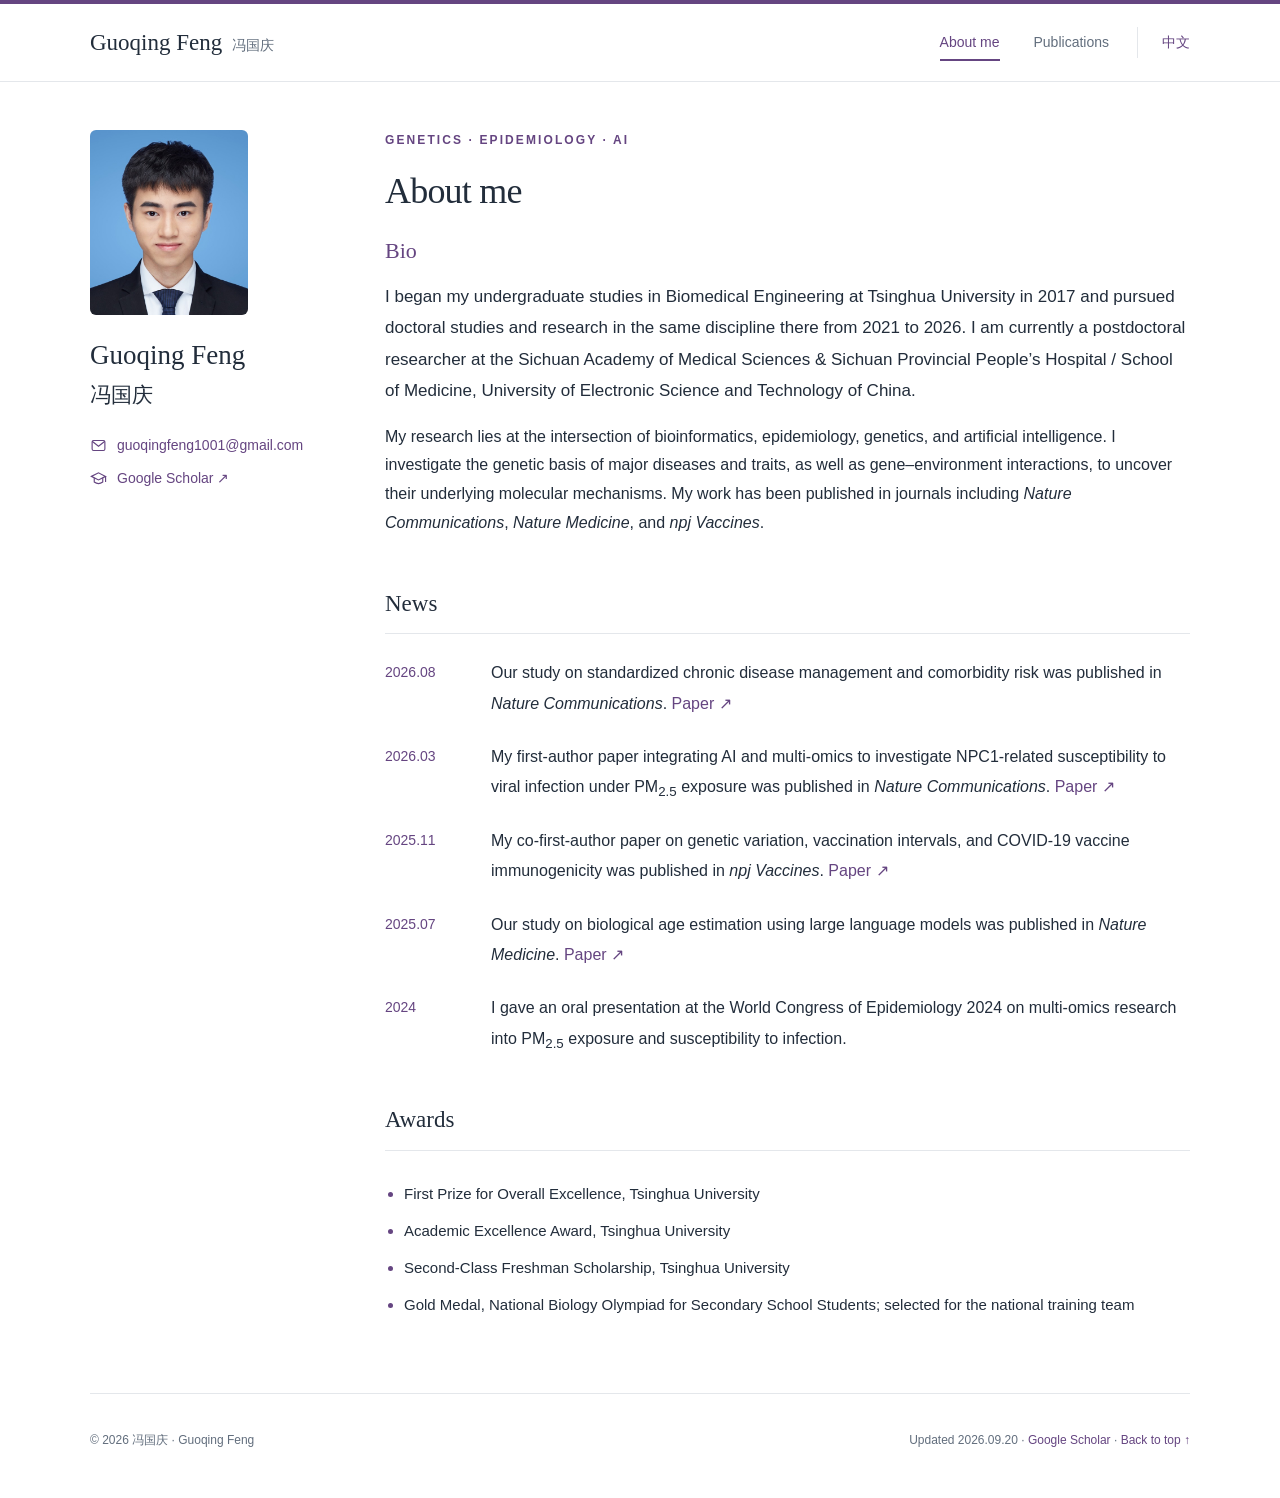
==== en/index.html @ 6015424a "Fix GitHub Pages 404 by serving bilingual website from repository root Move static pages and assets " ====
<!doctype html>
<html lang="en"><head><meta charset="utf-8"><meta name="viewport" content="width=device-width,initial-scale=1"><title>About me | Guoqing Feng</title><meta name="description" content="Guoqing Feng’s academic website. Postdoctoral research at the intersection of bioinformatics, epidemiology, genetics, and artificial intelligence."><meta name="theme-color" content="#654581"><meta property="og:title" content="About me | Guoqing Feng"><meta property="og:description" content="Guoqing Feng’s academic website. Postdoctoral research at the intersection of bioinformatics, epidemiology, genetics, and artificial intelligence."><meta property="og:type" content="website"><link rel="icon" type="image/svg+xml" href="data:image/svg+xml,%3Csvg xmlns='http://www.w3.org/2000/svg' viewBox='0 0 64 64'%3E%3Crect width='64' height='64' rx='12' fill='%23654581'/%3E%3Ctext x='32' y='44' text-anchor='middle' font-family='Georgia' font-size='38' fill='white'%3EF%3C/text%3E%3C/svg%3E"><link rel="stylesheet" href="../style.css"><link rel="alternate" hreflang="zh-CN" href="../index.html"><link rel="alternate" hreflang="en" href="../en/index.html"></head><body id="top"><a class="skip" href="#main-content">Skip to content</a>
<header><div class="topbar"><a class="wordmark" href="../en/index.html">Guoqing Feng<span lang="zh-CN">冯国庆</span></a><div class="header-controls"><nav aria-label="Main navigation"><a href="../en/index.html" class="active" aria-current="page">About me</a><a href="../en/publications/index.html">Publications</a></nav><a class="language-switch" href="../index.html" lang="zh-CN" hreflang="zh-CN" aria-label="切换到中文版">中文</a></div></div></header><div class="layout"><aside aria-label="Profile"><img class="portrait" src="../assets/guoqing-feng.jpg" alt="Portrait of Guoqing Feng" width="158" height="185"><div class="identity"><h1>Guoqing Feng</h1><p class="chinese-name" lang="zh-CN">冯国庆</p></div><div class="contact-links"><a href="mailto:guoqingfeng1001@gmail.com"><svg class="icon" viewBox="0 0 24 24" aria-hidden="true"><rect x="3" y="5" width="18" height="14" rx="2"/><path d="m3 6 9 7 9-7"/></svg><span>guoqingfeng1001@gmail.com</span></a><a href="https://scholar.google.com/citations?user=YSEA5n8AAAAJ&amp;hl=zh-CN" target="_blank" rel="noopener noreferrer"><svg class="icon" viewBox="0 0 24 24" aria-hidden="true"><path d="m2 9 10-5 10 5-10 5-10-5Z"/><path d="M6 11v6c4 3 8 3 12 0v-6M22 9v8"/></svg>Google Scholar ↗</a></div></aside>
<main id="main-content">
<section class="intro" id="about"><p class="eyebrow">GENETICS · EPIDEMIOLOGY · AI</p><h2>About me</h2><h3 class="subsection-title">Bio</h3><p class="lead">I began my undergraduate studies in Biomedical Engineering at Tsinghua University in 2017 and pursued doctoral studies and research in the same discipline there from 2021 to 2026. I am currently a postdoctoral researcher at the Sichuan Academy of Medical Sciences &amp; Sichuan Provincial People’s Hospital / School of Medicine, University of Electronic Science and Technology of China.</p><p>My research lies at the intersection of bioinformatics, epidemiology, genetics, and artificial intelligence. I investigate the genetic basis of major diseases and traits, as well as gene–environment interactions, to uncover their underlying molecular mechanisms. My work has been published in journals including <em>Nature Communications</em>, <em>Nature Medicine</em>, and <em>npj Vaccines</em>.</p></section>
<section id="news"><div class="section-heading"><h2>News</h2></div><ul class="news-list">
<li><time datetime="2026-08">2026.08</time><p>Our study on standardized chronic disease management and comorbidity risk was published in <em>Nature Communications</em>. <a href="https://doi.org/10.1038/s41467-026-76271-3" target="_blank" rel="noopener noreferrer">Paper ↗</a></p></li>
<li><time datetime="2026-03">2026.03</time><p>My first-author paper integrating AI and multi-omics to investigate NPC1-related susceptibility to viral infection under PM<sub>2.5</sub> exposure was published in <em>Nature Communications</em>. <a href="https://doi.org/10.1038/s41467-026-71196-3" target="_blank" rel="noopener noreferrer">Paper ↗</a></p></li>
<li><time datetime="2025-11">2025.11</time><p>My co-first-author paper on genetic variation, vaccination intervals, and COVID-19 vaccine immunogenicity was published in <em>npj Vaccines</em>. <a href="https://doi.org/10.1038/s41541-025-01284-w" target="_blank" rel="noopener noreferrer">Paper ↗</a></p></li>
<li><time datetime="2025-07">2025.07</time><p>Our study on biological age estimation using large language models was published in <em>Nature Medicine</em>. <a href="https://doi.org/10.1038/s41591-025-03856-8" target="_blank" rel="noopener noreferrer">Paper ↗</a></p></li>
<li><time datetime="2024">2024</time><p>I gave an oral presentation at the World Congress of Epidemiology 2024 on multi-omics research into PM<sub>2.5</sub> exposure and susceptibility to infection.</p></li>
</ul></section>
<section id="awards"><div class="section-heading"><h2>Awards</h2></div><ul class="award-list"><li>First Prize for Overall Excellence, Tsinghua University</li><li>Academic Excellence Award, Tsinghua University</li><li>Second-Class Freshman Scholarship, Tsinghua University</li><li>Gold Medal, National Biology Olympiad for Secondary School Students; selected for the national training team</li></ul></section></main></div>
<footer><p>© 2026 冯国庆 · Guoqing Feng</p><p>Updated 2026.09.20 · <a href="https://scholar.google.com/citations?user=YSEA5n8AAAAJ&amp;hl=zh-CN" target="_blank" rel="noopener noreferrer">Google Scholar</a> · <a href="#top">Back to top ↑</a></p></footer></body></html>
---- style.css ----
:root{--ink:#222d3b;--muted:#626e7d;--accent:#654581;--line:#e4e7eb;--paper:#fff;--soft:#f6f4f8}*{box-sizing:border-box}html{scroll-behavior:smooth;scroll-padding-top:100px}body{margin:0;background:var(--paper);color:var(--ink);font:16px/1.8 -apple-system,BlinkMacSystemFont,"Segoe UI","PingFang SC","Microsoft YaHei",sans-serif}a{color:var(--accent);text-decoration:none}a:hover{text-decoration:underline;text-underline-offset:4px}a:focus-visible,summary:focus-visible{outline:3px solid var(--accent);outline-offset:5px}header{border-top:4px solid var(--accent);border-bottom:1px solid var(--line);background:rgba(255,255,255,.97);position:sticky;top:0;z-index:10}.topbar{max-width:1160px;margin:auto;padding:18px 30px;display:flex;align-items:center;justify-content:space-between;gap:24px}.wordmark{font-family:Georgia,serif;color:var(--ink);font-size:23px;white-space:nowrap}.wordmark span{font:14px -apple-system,sans-serif;color:var(--muted);margin-left:10px}nav{display:flex;gap:27px}nav a{color:var(--muted);font-size:14px;padding:4px 0}nav a.active{color:var(--accent);box-shadow:0 2px var(--accent)}.layout{max-width:1160px;margin:0 auto;display:grid;grid-template-columns:230px minmax(0,1fr);gap:65px;padding:48px 30px 70px}aside{align-self:start;position:sticky;top:120px}.portrait{width:158px;height:185px;object-fit:cover;object-position:center 24%;border-radius:6px;display:block;margin-bottom:22px}h1{font-size:28px;line-height:1.4;letter-spacing:2px;margin:0}.english-name{font:21px/1.7 Georgia,serif;margin:2px 0 10px}.affiliation{color:var(--muted);font-size:14px;line-height:1.9;margin:0 0 20px}.contact-links{display:flex;flex-direction:column;gap:8px;font-size:14px}.contact-links a{display:flex;align-items:center;gap:10px;overflow-wrap:anywhere}.icon{width:17px;height:17px;flex-shrink:0;fill:none;stroke:currentColor;stroke-width:1.6}.eyebrow{font-size:12px;letter-spacing:2.1px;color:var(--accent);font-weight:650;margin:0 0 12px}.intro h2{font:36px/1.3 Georgia,serif;margin:0 0 23px;letter-spacing:-.8px}.intro p{margin:0 0 16px}.intro .lead{font-size:17px;line-height:1.95}section+section{margin-top:49px}.section-heading{display:flex;align-items:baseline;justify-content:space-between;gap:16px;border-bottom:1px solid var(--line);padding-bottom:12px;margin-bottom:24px}.section-heading h2{font-size:23px;font-weight:650;margin:0;line-height:1.5}.section-heading h2 span{font:17px Georgia,serif;color:var(--muted);margin-left:12px}.section-heading>a{font-size:13px;white-space:nowrap}.education-item{display:grid;grid-template-columns:135px 1fr;gap:22px;margin:23px 0}.date{font-size:14px;color:var(--muted);font-variant-numeric:tabular-nums;padding-top:2px}.education-item h3{font-size:17px;margin:0 0 3px}.education-item p{color:var(--muted);font-size:14px;margin:0}.degree{font-weight:400;margin-left:10px;color:var(--muted);font-size:15px}.year{font:22px Georgia,serif;color:var(--accent);margin:28px 0 17px}.publication{padding:0 0 24px;margin-bottom:24px;border-bottom:1px solid var(--line)}.publication h3{font-size:17px;line-height:1.65;font-weight:600;margin:7px 0}.publication h3 a{color:var(--ink)}.publication h3 a:hover{color:var(--accent)}.journal{font-size:13px;color:var(--accent);font-weight:600;letter-spacing:.1px}.badge{display:inline-block;font-size:12px;padding:1px 7px;margin-left:8px;border-radius:3px;background:var(--soft);color:var(--accent);font-weight:500}.authors{font-size:14px;color:var(--muted);line-height:1.75;margin:7px 0}.authors strong{font-weight:650;color:var(--ink)}.paper-summary{font-size:14px;line-height:1.85;color:var(--muted);margin:8px 0}.paper-links{font-size:13px;margin-top:10px;display:flex;gap:20px}.publication:last-child{margin-bottom:0}.section-note{font-size:13px;color:var(--muted);margin-top:-9px}.award-list{padding-left:19px;margin:0}.award-list li{padding:5px 0;font-size:15px}.award-list li::marker{color:var(--accent)}.more-records{margin-top:25px;border:1px solid var(--line);border-radius:4px;padding:14px 18px}.more-records summary{cursor:pointer;font-size:14px;color:var(--accent)}.more-records li{font-size:14px;margin-top:15px}.more-records p{font-size:13px;color:var(--muted)}footer{border-top:1px solid var(--line);max-width:1100px;margin:0 auto;padding:24px 0 35px;display:flex;justify-content:space-between;gap:20px;color:var(--muted);font-size:12px}.skip{position:absolute;left:20px;top:-100px;background:white;padding:10px;z-index:20}.skip:focus{top:10px}sub{line-height:0}.visually-hidden{position:absolute;width:1px;height:1px;padding:0;overflow:hidden;clip:rect(0,0,0,0);white-space:nowrap}@media(max-width:900px){.layout{gap:36px;grid-template-columns:200px minmax(0,1fr)}.topbar{gap:10px}nav{gap:18px}.wordmark span{display:none}.education-item{grid-template-columns:1fr;gap:3px}footer{margin:0 30px}}@media(max-width:650px){html{scroll-padding-top:122px}.topbar{padding:12px 22px;display:block}.wordmark{font-size:21px}.wordmark span{display:inline;font-size:13px}nav{margin-top:8px;gap:0;justify-content:space-between}nav a{font-size:13px}.layout{display:block;padding:29px 22px 40px}aside{position:static;display:grid;grid-template-columns:105px minmax(0,1fr);gap:0 20px;border-bottom:1px solid var(--line);padding-bottom:27px;margin-bottom:32px}.portrait{width:105px;height:137px;grid-row:1/4;margin:0}.identity h1{font-size:25px}.english-name{font-size:18px;margin:1px 0 5px}.affiliation{font-size:13px;margin-bottom:12px}.contact-links{grid-column:1/-1;flex-direction:row;flex-wrap:wrap;gap:12px 20px;margin-top:19px}.contact-links a{font-size:13px}.intro h2{font-size:31px}.intro .lead{font-size:16px}.section-heading h2{font-size:21px}.section-heading h2 span{font-size:15px;margin-left:8px}.section-heading>a{font-size:12px}.publication h3{font-size:16px}.journal{font-size:12px}.badge{margin-left:5px}.education-item{margin:20px 0}.section-heading{margin-bottom:20px}section+section{margin-top:38px}footer{margin:0 22px;display:block}footer p{margin:5px 0}}@media(prefers-reduced-motion:reduce){html{scroll-behavior:auto}}

.intro h2>span{font:24px Georgia,serif;color:var(--muted);letter-spacing:0;margin-left:10px}.subsection-title{font:22px Georgia,serif;margin:0 0 17px;color:var(--accent)}.news-list{list-style:none;margin:0;padding:0}.news-list li{display:grid;grid-template-columns:86px minmax(0,1fr);gap:20px;margin:0 0 23px}.news-list time{font-size:14px;color:var(--accent);padding-top:2px;font-variant-numeric:tabular-nums}.news-list p{margin:0;font-size:15px;line-height:1.9}.layout{min-height:calc(100vh - 200px)}#publications>.section-heading h2{font-size:28px}#publications>.section-heading h2 span{font-size:21px}#interests p{font-size:15px}nav{gap:34px}main{min-width:0}
@media(max-width:650px){nav{justify-content:flex-start;gap:32px}.intro h2>span{font-size:22px}.news-list li{grid-template-columns:1fr;gap:5px;margin-bottom:23px}.news-list p{font-size:15px}.contact-links{margin-top:14px}.layout{min-height:0}.section-heading{flex-wrap:wrap}#publications>.section-heading h2{font-size:25px}#publications>.section-heading h2 span{font-size:18px}}

/* Bilingual navigation */
.header-controls{display:flex;align-items:center;gap:28px}.language-switch{font-size:14px;white-space:nowrap;border-left:1px solid var(--line);padding:3px 0 3px 24px}.identity{margin-bottom:20px}.chinese-name{font-size:21px;line-height:1.7;margin:2px 0 10px}html[lang="en"] aside h1{font:27px/1.4 Georgia,serif;letter-spacing:0}html[lang="en"] .intro .lead{font-size:17px;line-height:1.85}html[lang="en"] .news-list p{font-size:16px}html[lang="en"] .section-heading h2{font-family:Georgia,serif;font-weight:400}
@media(max-width:650px){.header-controls{justify-content:space-between;gap:12px;margin-top:8px}.header-controls nav{margin-top:0;gap:22px}.language-switch{padding-left:16px;font-size:13px}.identity{margin-bottom:0;align-self:center}.portrait{grid-row:auto}.chinese-name{font-size:19px;margin-bottom:0}html[lang="en"] aside h1{font-size:25px}.wordmark span{margin-left:9px}}
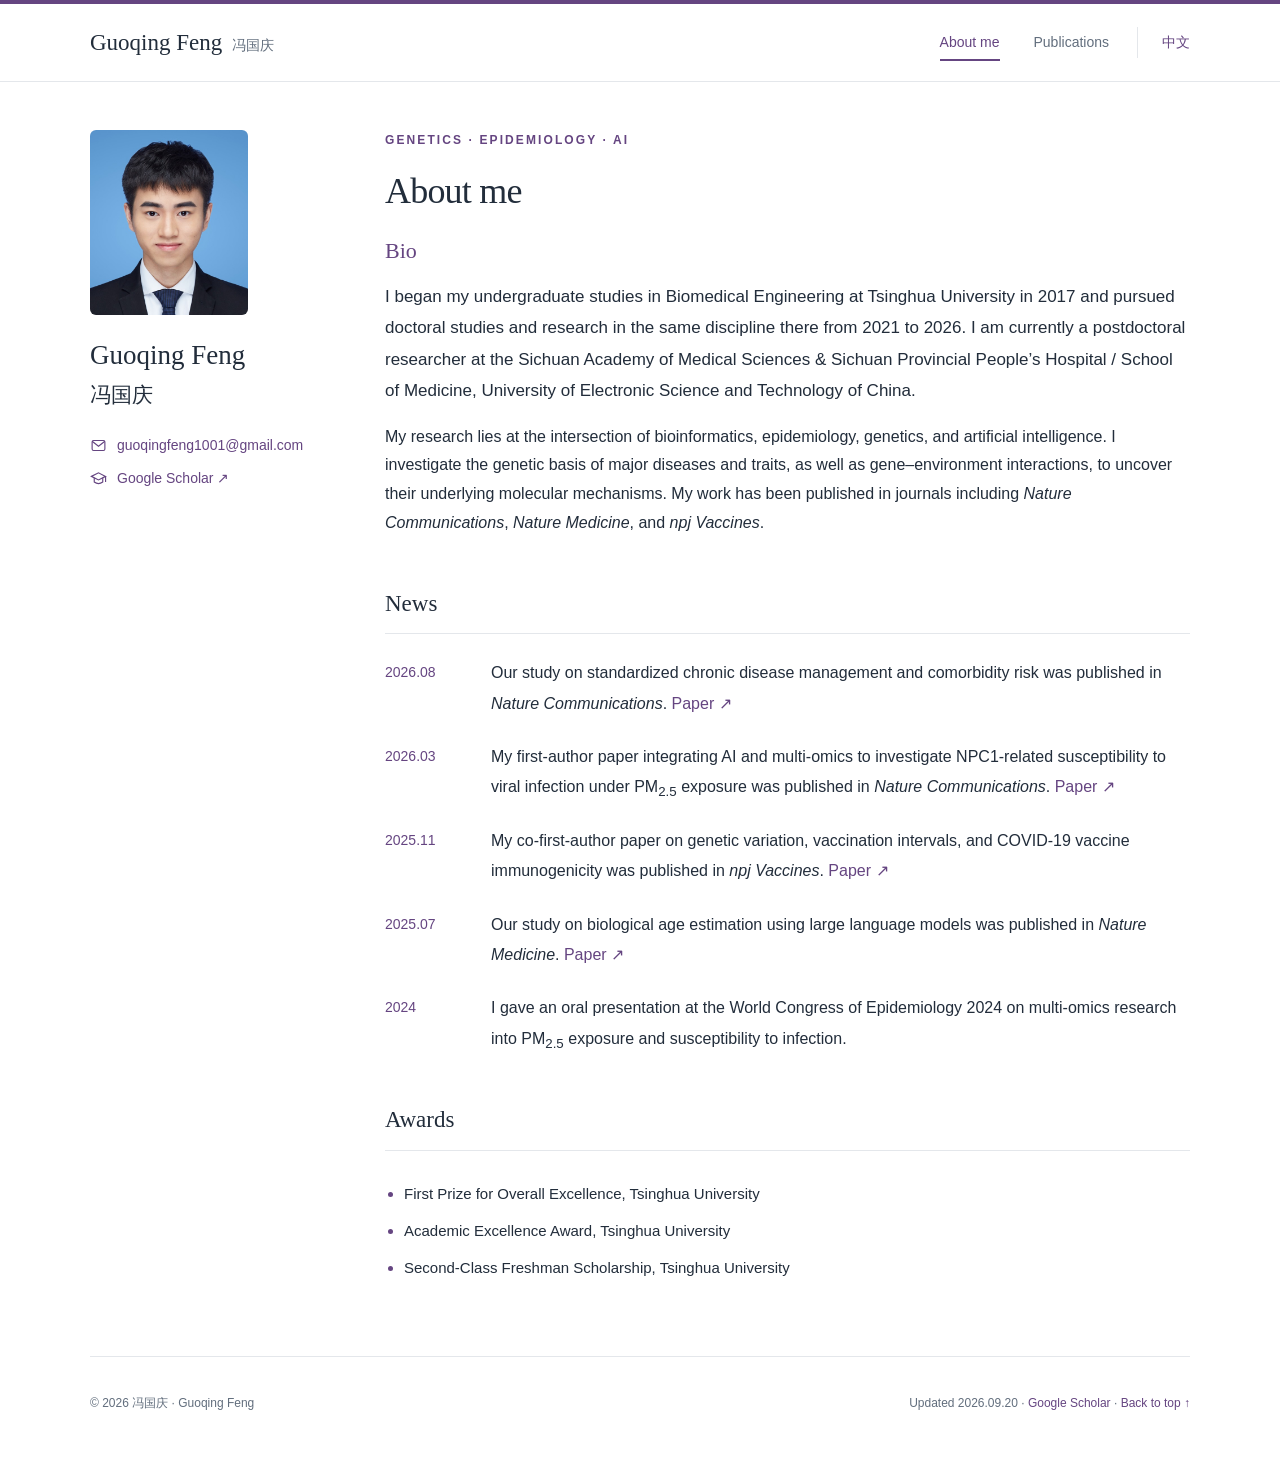
==== commit a09f0116: "Remove biology competition award and simplify unpublished research labels in both languages" ====
--- a/en/index.html
+++ b/en/index.html
@@ -10,5 +10,5 @@
 <li><time datetime="2025-07">2025.07</time><p>Our study on biological age estimation using large language models was published in <em>Nature Medicine</em>. <a href="https://doi.org/10.1038/s41591-025-03856-8" target="_blank" rel="noopener noreferrer">Paper ↗</a></p></li>
 <li><time datetime="2024">2024</time><p>I gave an oral presentation at the World Congress of Epidemiology 2024 on multi-omics research into PM<sub>2.5</sub> exposure and susceptibility to infection.</p></li>
 </ul></section>
-<section id="awards"><div class="section-heading"><h2>Awards</h2></div><ul class="award-list"><li>First Prize for Overall Excellence, Tsinghua University</li><li>Academic Excellence Award, Tsinghua University</li><li>Second-Class Freshman Scholarship, Tsinghua University</li><li>Gold Medal, National Biology Olympiad for Secondary School Students; selected for the national training team</li></ul></section></main></div>
+<section id="awards"><div class="section-heading"><h2>Awards</h2></div><ul class="award-list"><li>First Prize for Overall Excellence, Tsinghua University</li><li>Academic Excellence Award, Tsinghua University</li><li>Second-Class Freshman Scholarship, Tsinghua University</li></ul></section></main></div>
 <footer><p>© 2026 冯国庆 · Guoqing Feng</p><p>Updated 2026.09.20 · <a href="https://scholar.google.com/citations?user=YSEA5n8AAAAJ&amp;hl=zh-CN" target="_blank" rel="noopener noreferrer">Google Scholar</a> · <a href="#top">Back to top ↑</a></p></footer></body></html>
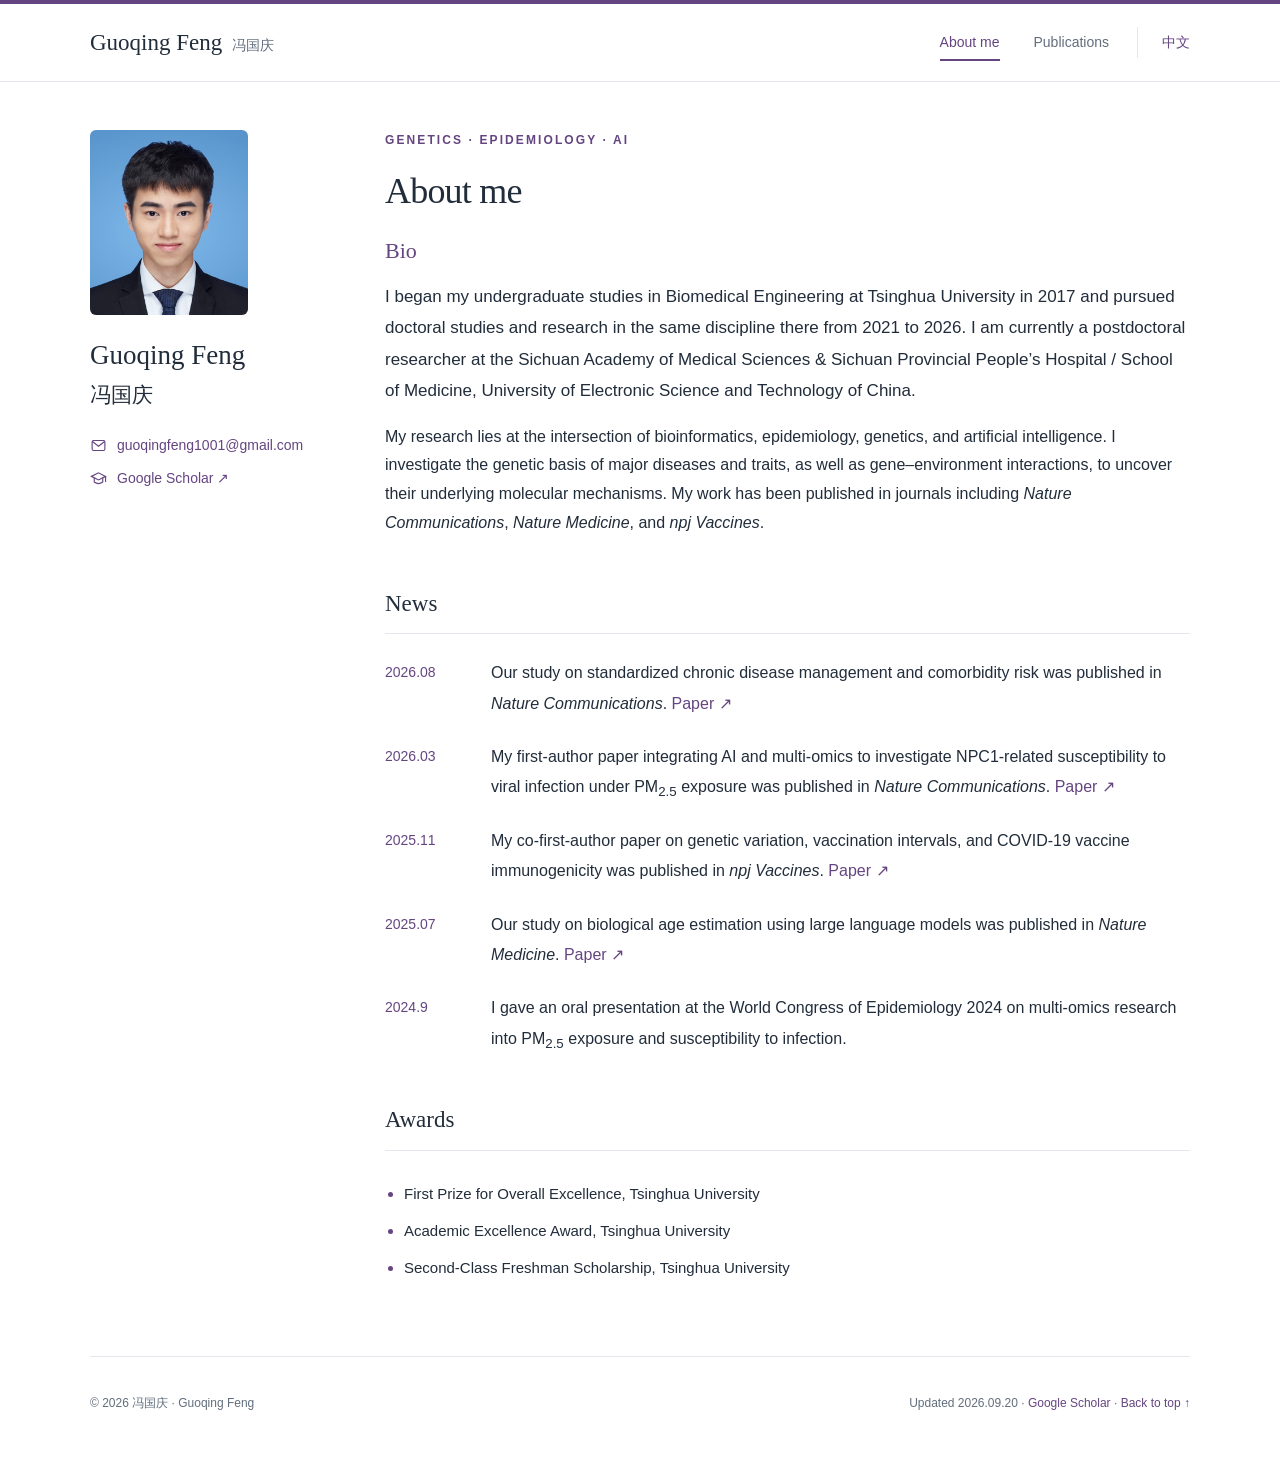
==== commit e62d5a54: "Specify September 2024 for the epidemiology congress news in both languages" ====
--- a/en/index.html
+++ b/en/index.html
@@ -8,7 +8,7 @@
 <li><time datetime="2026-03">2026.03</time><p>My first-author paper integrating AI and multi-omics to investigate NPC1-related susceptibility to viral infection under PM<sub>2.5</sub> exposure was published in <em>Nature Communications</em>. <a href="https://doi.org/10.1038/s41467-026-71196-3" target="_blank" rel="noopener noreferrer">Paper ↗</a></p></li>
 <li><time datetime="2025-11">2025.11</time><p>My co-first-author paper on genetic variation, vaccination intervals, and COVID-19 vaccine immunogenicity was published in <em>npj Vaccines</em>. <a href="https://doi.org/10.1038/s41541-025-01284-w" target="_blank" rel="noopener noreferrer">Paper ↗</a></p></li>
 <li><time datetime="2025-07">2025.07</time><p>Our study on biological age estimation using large language models was published in <em>Nature Medicine</em>. <a href="https://doi.org/10.1038/s41591-025-03856-8" target="_blank" rel="noopener noreferrer">Paper ↗</a></p></li>
-<li><time datetime="2024">2024</time><p>I gave an oral presentation at the World Congress of Epidemiology 2024 on multi-omics research into PM<sub>2.5</sub> exposure and susceptibility to infection.</p></li>
+<li><time datetime="2024-09">2024.9</time><p>I gave an oral presentation at the World Congress of Epidemiology 2024 on multi-omics research into PM<sub>2.5</sub> exposure and susceptibility to infection.</p></li>
 </ul></section>
 <section id="awards"><div class="section-heading"><h2>Awards</h2></div><ul class="award-list"><li>First Prize for Overall Excellence, Tsinghua University</li><li>Academic Excellence Award, Tsinghua University</li><li>Second-Class Freshman Scholarship, Tsinghua University</li></ul></section></main></div>
 <footer><p>© 2026 冯国庆 · Guoqing Feng</p><p>Updated 2026.09.20 · <a href="https://scholar.google.com/citations?user=YSEA5n8AAAAJ&amp;hl=zh-CN" target="_blank" rel="noopener noreferrer">Google Scholar</a> · <a href="#top">Back to top ↑</a></p></footer></body></html>
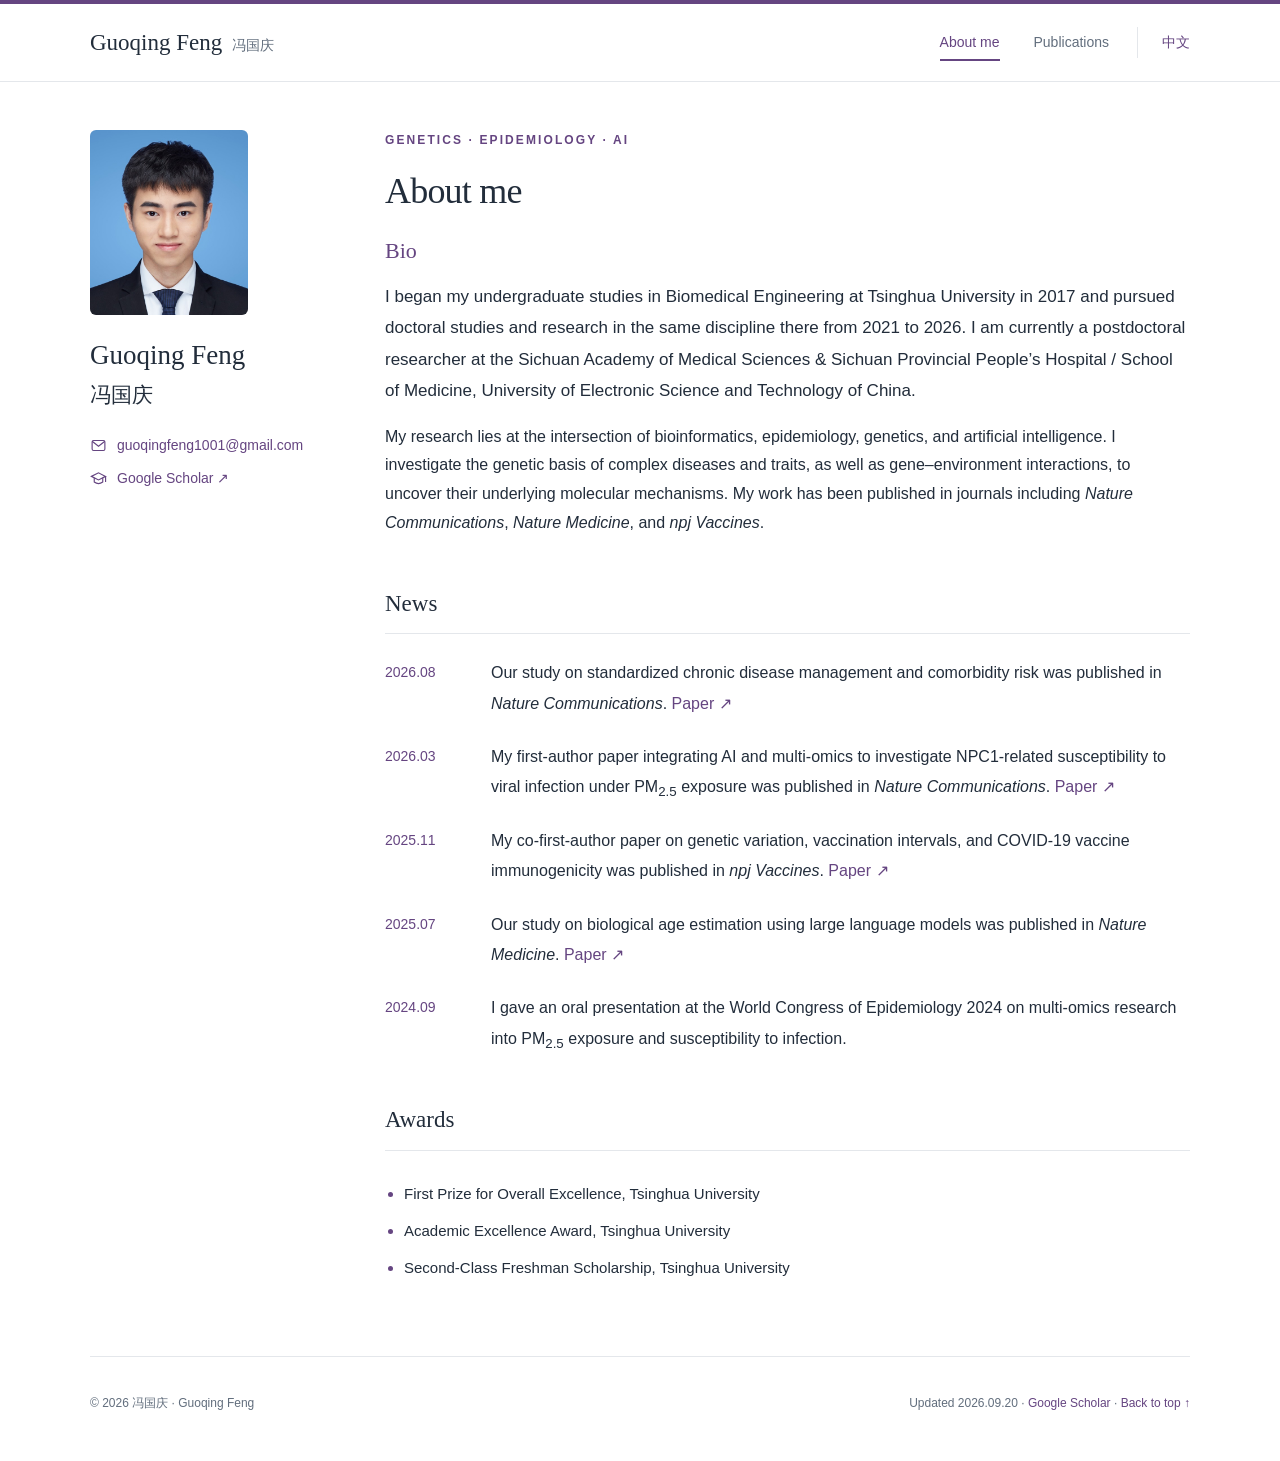
==== commit 07ec6192: "Describe complex diseases and traits and standardize conference date in both languages" ====
--- a/en/index.html
+++ b/en/index.html
@@ -2,13 +2,13 @@
 <html lang="en"><head><meta charset="utf-8"><meta name="viewport" content="width=device-width,initial-scale=1"><title>About me | Guoqing Feng</title><meta name="description" content="Guoqing Feng’s academic website. Postdoctoral research at the intersection of bioinformatics, epidemiology, genetics, and artificial intelligence."><meta name="theme-color" content="#654581"><meta property="og:title" content="About me | Guoqing Feng"><meta property="og:description" content="Guoqing Feng’s academic website. Postdoctoral research at the intersection of bioinformatics, epidemiology, genetics, and artificial intelligence."><meta property="og:type" content="website"><link rel="icon" type="image/svg+xml" href="data:image/svg+xml,%3Csvg xmlns='http://www.w3.org/2000/svg' viewBox='0 0 64 64'%3E%3Crect width='64' height='64' rx='12' fill='%23654581'/%3E%3Ctext x='32' y='44' text-anchor='middle' font-family='Georgia' font-size='38' fill='white'%3EF%3C/text%3E%3C/svg%3E"><link rel="stylesheet" href="../style.css"><link rel="alternate" hreflang="zh-CN" href="../index.html"><link rel="alternate" hreflang="en" href="../en/index.html"></head><body id="top"><a class="skip" href="#main-content">Skip to content</a>
 <header><div class="topbar"><a class="wordmark" href="../en/index.html">Guoqing Feng<span lang="zh-CN">冯国庆</span></a><div class="header-controls"><nav aria-label="Main navigation"><a href="../en/index.html" class="active" aria-current="page">About me</a><a href="../en/publications/index.html">Publications</a></nav><a class="language-switch" href="../index.html" lang="zh-CN" hreflang="zh-CN" aria-label="切换到中文版">中文</a></div></div></header><div class="layout"><aside aria-label="Profile"><img class="portrait" src="../assets/guoqing-feng.jpg" alt="Portrait of Guoqing Feng" width="158" height="185"><div class="identity"><h1>Guoqing Feng</h1><p class="chinese-name" lang="zh-CN">冯国庆</p></div><div class="contact-links"><a href="mailto:guoqingfeng1001@gmail.com"><svg class="icon" viewBox="0 0 24 24" aria-hidden="true"><rect x="3" y="5" width="18" height="14" rx="2"/><path d="m3 6 9 7 9-7"/></svg><span>guoqingfeng1001@gmail.com</span></a><a href="https://scholar.google.com/citations?user=YSEA5n8AAAAJ&amp;hl=zh-CN" target="_blank" rel="noopener noreferrer"><svg class="icon" viewBox="0 0 24 24" aria-hidden="true"><path d="m2 9 10-5 10 5-10 5-10-5Z"/><path d="M6 11v6c4 3 8 3 12 0v-6M22 9v8"/></svg>Google Scholar ↗</a></div></aside>
 <main id="main-content">
-<section class="intro" id="about"><p class="eyebrow">GENETICS · EPIDEMIOLOGY · AI</p><h2>About me</h2><h3 class="subsection-title">Bio</h3><p class="lead">I began my undergraduate studies in Biomedical Engineering at Tsinghua University in 2017 and pursued doctoral studies and research in the same discipline there from 2021 to 2026. I am currently a postdoctoral researcher at the Sichuan Academy of Medical Sciences &amp; Sichuan Provincial People’s Hospital / School of Medicine, University of Electronic Science and Technology of China.</p><p>My research lies at the intersection of bioinformatics, epidemiology, genetics, and artificial intelligence. I investigate the genetic basis of major diseases and traits, as well as gene–environment interactions, to uncover their underlying molecular mechanisms. My work has been published in journals including <em>Nature Communications</em>, <em>Nature Medicine</em>, and <em>npj Vaccines</em>.</p></section>
+<section class="intro" id="about"><p class="eyebrow">GENETICS · EPIDEMIOLOGY · AI</p><h2>About me</h2><h3 class="subsection-title">Bio</h3><p class="lead">I began my undergraduate studies in Biomedical Engineering at Tsinghua University in 2017 and pursued doctoral studies and research in the same discipline there from 2021 to 2026. I am currently a postdoctoral researcher at the Sichuan Academy of Medical Sciences &amp; Sichuan Provincial People’s Hospital / School of Medicine, University of Electronic Science and Technology of China.</p><p>My research lies at the intersection of bioinformatics, epidemiology, genetics, and artificial intelligence. I investigate the genetic basis of complex diseases and traits, as well as gene–environment interactions, to uncover their underlying molecular mechanisms. My work has been published in journals including <em>Nature Communications</em>, <em>Nature Medicine</em>, and <em>npj Vaccines</em>.</p></section>
 <section id="news"><div class="section-heading"><h2>News</h2></div><ul class="news-list">
 <li><time datetime="2026-08">2026.08</time><p>Our study on standardized chronic disease management and comorbidity risk was published in <em>Nature Communications</em>. <a href="https://doi.org/10.1038/s41467-026-76271-3" target="_blank" rel="noopener noreferrer">Paper ↗</a></p></li>
 <li><time datetime="2026-03">2026.03</time><p>My first-author paper integrating AI and multi-omics to investigate NPC1-related susceptibility to viral infection under PM<sub>2.5</sub> exposure was published in <em>Nature Communications</em>. <a href="https://doi.org/10.1038/s41467-026-71196-3" target="_blank" rel="noopener noreferrer">Paper ↗</a></p></li>
 <li><time datetime="2025-11">2025.11</time><p>My co-first-author paper on genetic variation, vaccination intervals, and COVID-19 vaccine immunogenicity was published in <em>npj Vaccines</em>. <a href="https://doi.org/10.1038/s41541-025-01284-w" target="_blank" rel="noopener noreferrer">Paper ↗</a></p></li>
 <li><time datetime="2025-07">2025.07</time><p>Our study on biological age estimation using large language models was published in <em>Nature Medicine</em>. <a href="https://doi.org/10.1038/s41591-025-03856-8" target="_blank" rel="noopener noreferrer">Paper ↗</a></p></li>
-<li><time datetime="2024-09">2024.9</time><p>I gave an oral presentation at the World Congress of Epidemiology 2024 on multi-omics research into PM<sub>2.5</sub> exposure and susceptibility to infection.</p></li>
+<li><time datetime="2024-09">2024.09</time><p>I gave an oral presentation at the World Congress of Epidemiology 2024 on multi-omics research into PM<sub>2.5</sub> exposure and susceptibility to infection.</p></li>
 </ul></section>
 <section id="awards"><div class="section-heading"><h2>Awards</h2></div><ul class="award-list"><li>First Prize for Overall Excellence, Tsinghua University</li><li>Academic Excellence Award, Tsinghua University</li><li>Second-Class Freshman Scholarship, Tsinghua University</li></ul></section></main></div>
 <footer><p>© 2026 冯国庆 · Guoqing Feng</p><p>Updated 2026.09.20 · <a href="https://scholar.google.com/citations?user=YSEA5n8AAAAJ&amp;hl=zh-CN" target="_blank" rel="noopener noreferrer">Google Scholar</a> · <a href="#top">Back to top ↑</a></p></footer></body></html>
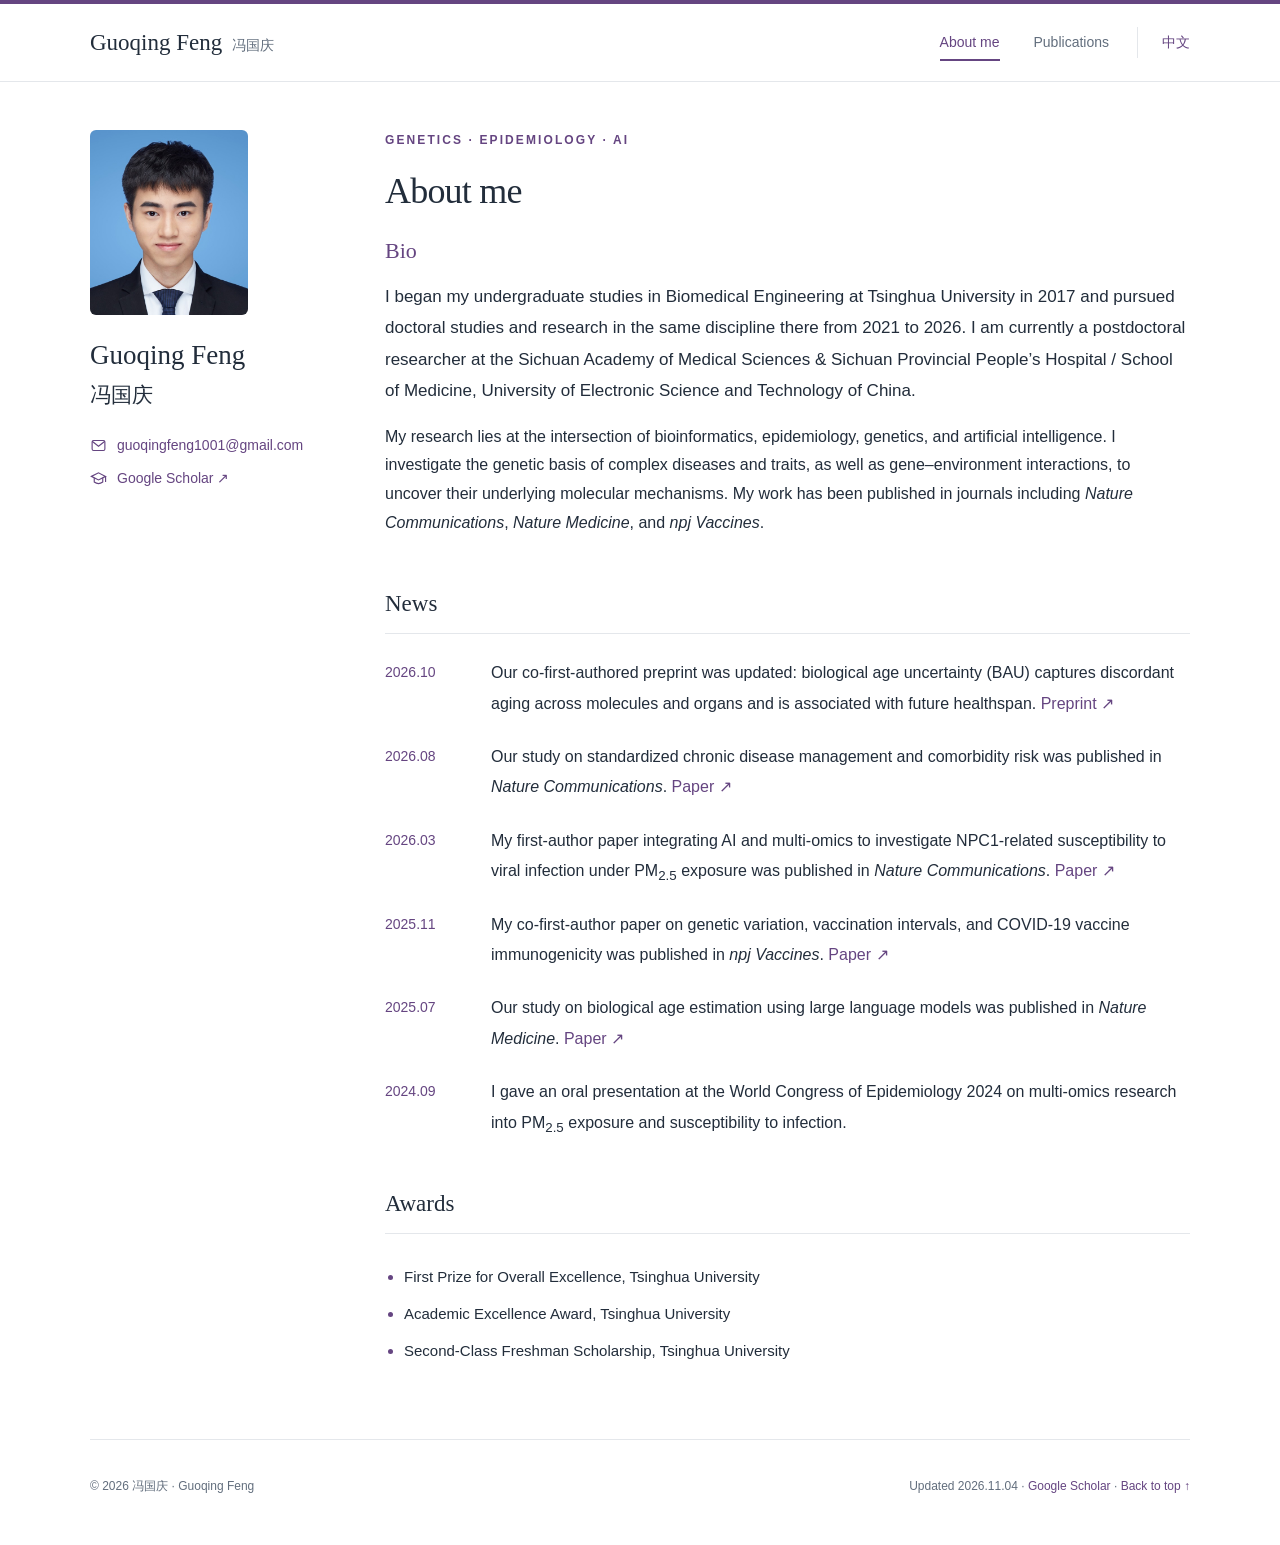
==== commit fb351225: "Add biological age uncertainty preprint to Chinese and English academic pages Sync the latest resear" ====
--- a/en/index.html
+++ b/en/index.html
@@ -4,6 +4,7 @@
 <main id="main-content">
 <section class="intro" id="about"><p class="eyebrow">GENETICS · EPIDEMIOLOGY · AI</p><h2>About me</h2><h3 class="subsection-title">Bio</h3><p class="lead">I began my undergraduate studies in Biomedical Engineering at Tsinghua University in 2017 and pursued doctoral studies and research in the same discipline there from 2021 to 2026. I am currently a postdoctoral researcher at the Sichuan Academy of Medical Sciences &amp; Sichuan Provincial People’s Hospital / School of Medicine, University of Electronic Science and Technology of China.</p><p>My research lies at the intersection of bioinformatics, epidemiology, genetics, and artificial intelligence. I investigate the genetic basis of complex diseases and traits, as well as gene–environment interactions, to uncover their underlying molecular mechanisms. My work has been published in journals including <em>Nature Communications</em>, <em>Nature Medicine</em>, and <em>npj Vaccines</em>.</p></section>
 <section id="news"><div class="section-heading"><h2>News</h2></div><ul class="news-list">
+<li><time datetime="2026-10-31">2026.10</time><p>Our co-first-authored preprint was updated: biological age uncertainty (BAU) captures discordant aging across molecules and organs and is associated with future healthspan. <a href="https://doi.org/10.64898/2026.09.26.26364091" target="_blank" rel="noopener noreferrer">Preprint ↗</a></p></li>
 <li><time datetime="2026-08">2026.08</time><p>Our study on standardized chronic disease management and comorbidity risk was published in <em>Nature Communications</em>. <a href="https://doi.org/10.1038/s41467-026-76271-3" target="_blank" rel="noopener noreferrer">Paper ↗</a></p></li>
 <li><time datetime="2026-03">2026.03</time><p>My first-author paper integrating AI and multi-omics to investigate NPC1-related susceptibility to viral infection under PM<sub>2.5</sub> exposure was published in <em>Nature Communications</em>. <a href="https://doi.org/10.1038/s41467-026-71196-3" target="_blank" rel="noopener noreferrer">Paper ↗</a></p></li>
 <li><time datetime="2025-11">2025.11</time><p>My co-first-author paper on genetic variation, vaccination intervals, and COVID-19 vaccine immunogenicity was published in <em>npj Vaccines</em>. <a href="https://doi.org/10.1038/s41541-025-01284-w" target="_blank" rel="noopener noreferrer">Paper ↗</a></p></li>
@@ -11,4 +12,4 @@
 <li><time datetime="2024-09">2024.09</time><p>I gave an oral presentation at the World Congress of Epidemiology 2024 on multi-omics research into PM<sub>2.5</sub> exposure and susceptibility to infection.</p></li>
 </ul></section>
 <section id="awards"><div class="section-heading"><h2>Awards</h2></div><ul class="award-list"><li>First Prize for Overall Excellence, Tsinghua University</li><li>Academic Excellence Award, Tsinghua University</li><li>Second-Class Freshman Scholarship, Tsinghua University</li></ul></section></main></div>
-<footer><p>© 2026 冯国庆 · Guoqing Feng</p><p>Updated 2026.09.20 · <a href="https://scholar.google.com/citations?user=YSEA5n8AAAAJ&amp;hl=zh-CN" target="_blank" rel="noopener noreferrer">Google Scholar</a> · <a href="#top">Back to top ↑</a></p></footer></body></html>+<footer><p>© 2026 冯国庆 · Guoqing Feng</p><p>Updated 2026.11.04 · <a href="https://scholar.google.com/citations?user=YSEA5n8AAAAJ&amp;hl=zh-CN" target="_blank" rel="noopener noreferrer">Google Scholar</a> · <a href="#top">Back to top ↑</a></p></footer></body></html>
--- a/style.css
+++ b/style.css
@@ -6,3 +6,6 @@
 /* Bilingual navigation */
 .header-controls{display:flex;align-items:center;gap:28px}.language-switch{font-size:14px;white-space:nowrap;border-left:1px solid var(--line);padding:3px 0 3px 24px}.identity{margin-bottom:20px}.chinese-name{font-size:21px;line-height:1.7;margin:2px 0 10px}html[lang="en"] aside h1{font:27px/1.4 Georgia,serif;letter-spacing:0}html[lang="en"] .intro .lead{font-size:17px;line-height:1.85}html[lang="en"] .news-list p{font-size:16px}html[lang="en"] .section-heading h2{font-family:Georgia,serif;font-weight:400}
 @media(max-width:650px){.header-controls{justify-content:space-between;gap:12px;margin-top:8px}.header-controls nav{margin-top:0;gap:22px}.language-switch{padding-left:16px;font-size:13px}.identity{margin-bottom:0;align-self:center}.portrait{grid-row:auto}.chinese-name{font-size:19px;margin-bottom:0}html[lang="en"] aside h1{font-size:25px}.wordmark span{margin-left:9px}}
+
+/* Latest preprint */
+.preprint-section{margin:28px 0 38px;padding:22px 24px;border-left:3px solid var(--accent);background:var(--soft);border-radius:0 5px 5px 0}.preprint-section .publication{border:0;padding:0;margin:0}.preprint-section .subsection-title{font-size:20px;margin-bottom:14px}.preprint-status{font-size:12px;color:var(--muted);margin:8px 0}.preprint-section .badge{background:white}@media(max-width:650px){.preprint-section{padding:18px 16px}.preprint-section .paper-summary{font-size:14px}}
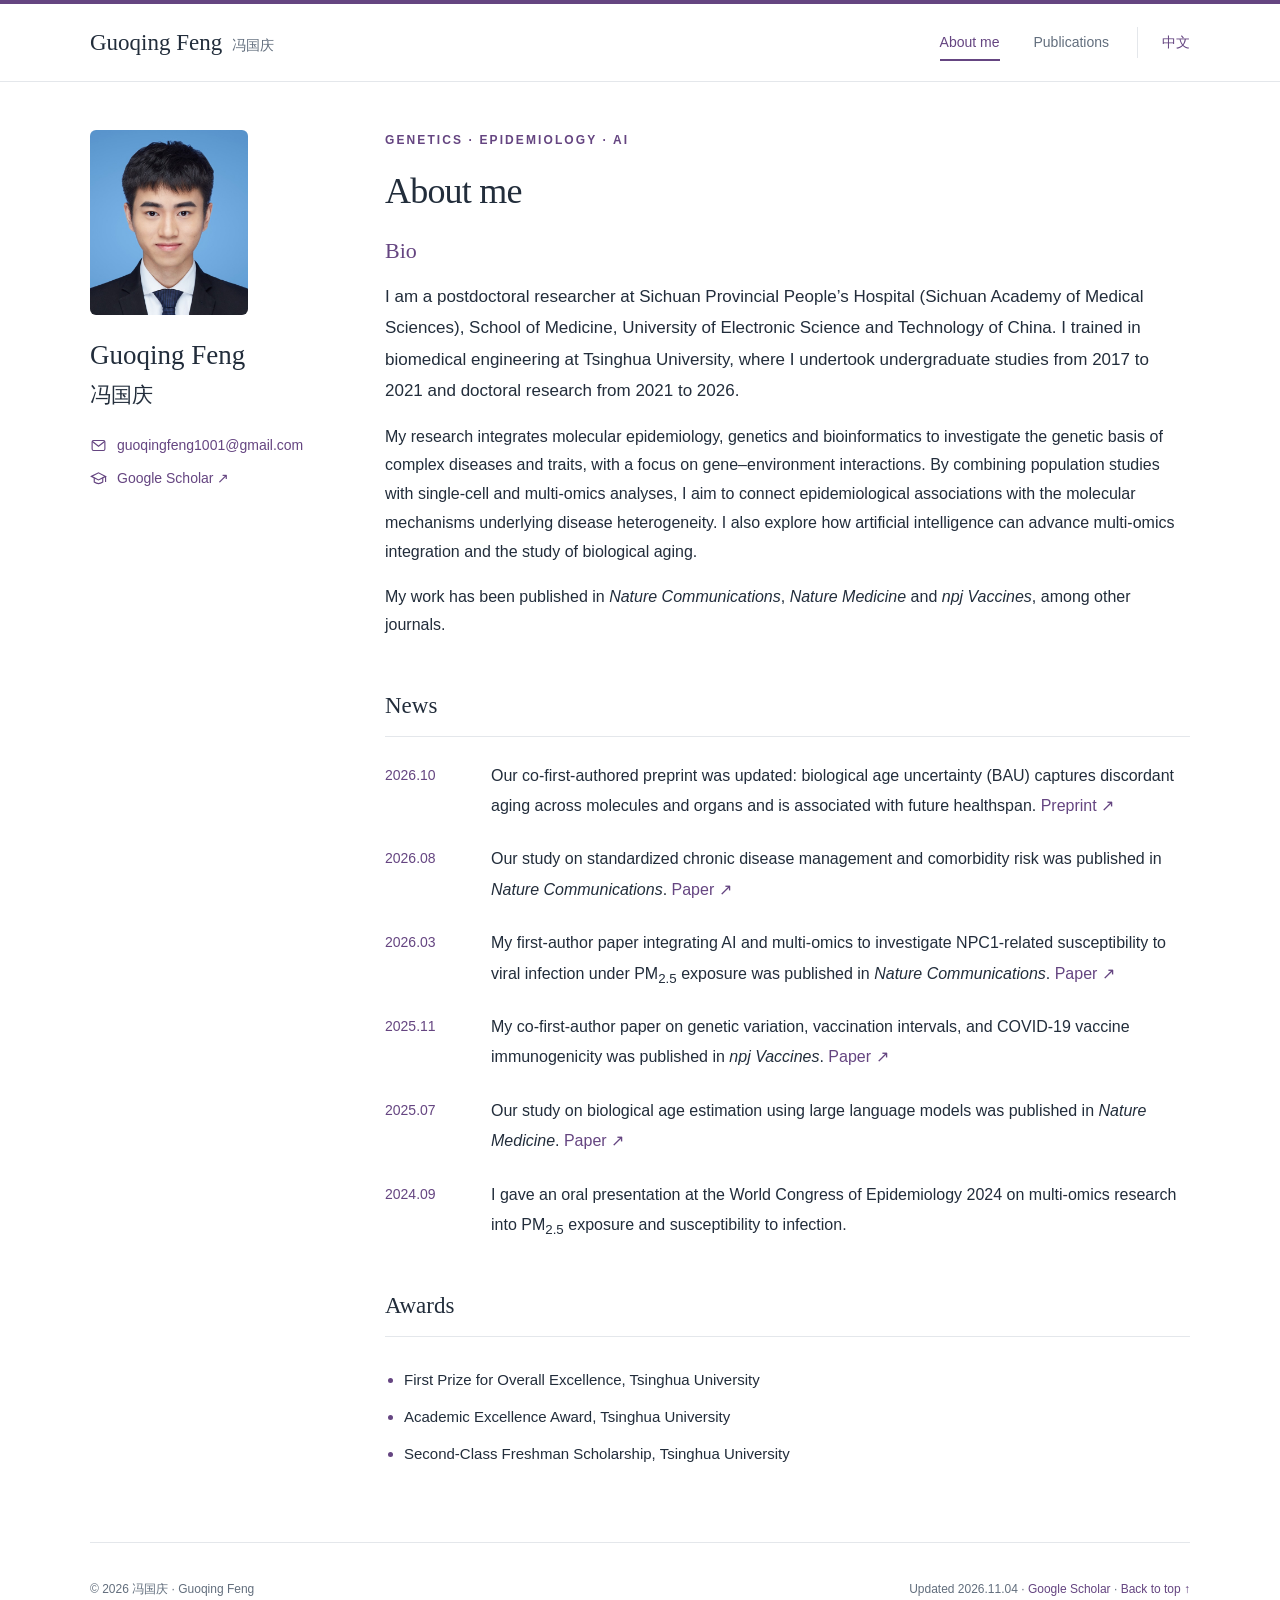
==== commit 9cec3a9c: "Refine English biography for academic clarity and readability" ====
--- a/en/index.html
+++ b/en/index.html
@@ -2,7 +2,7 @@
 <html lang="en"><head><meta charset="utf-8"><meta name="viewport" content="width=device-width,initial-scale=1"><title>About me | Guoqing Feng</title><meta name="description" content="Guoqing Feng’s academic website. Postdoctoral research at the intersection of bioinformatics, epidemiology, genetics, and artificial intelligence."><meta name="theme-color" content="#654581"><meta property="og:title" content="About me | Guoqing Feng"><meta property="og:description" content="Guoqing Feng’s academic website. Postdoctoral research at the intersection of bioinformatics, epidemiology, genetics, and artificial intelligence."><meta property="og:type" content="website"><link rel="icon" type="image/svg+xml" href="data:image/svg+xml,%3Csvg xmlns='http://www.w3.org/2000/svg' viewBox='0 0 64 64'%3E%3Crect width='64' height='64' rx='12' fill='%23654581'/%3E%3Ctext x='32' y='44' text-anchor='middle' font-family='Georgia' font-size='38' fill='white'%3EF%3C/text%3E%3C/svg%3E"><link rel="stylesheet" href="../style.css"><link rel="alternate" hreflang="zh-CN" href="../index.html"><link rel="alternate" hreflang="en" href="../en/index.html"></head><body id="top"><a class="skip" href="#main-content">Skip to content</a>
 <header><div class="topbar"><a class="wordmark" href="../en/index.html">Guoqing Feng<span lang="zh-CN">冯国庆</span></a><div class="header-controls"><nav aria-label="Main navigation"><a href="../en/index.html" class="active" aria-current="page">About me</a><a href="../en/publications/index.html">Publications</a></nav><a class="language-switch" href="../index.html" lang="zh-CN" hreflang="zh-CN" aria-label="切换到中文版">中文</a></div></div></header><div class="layout"><aside aria-label="Profile"><img class="portrait" src="../assets/guoqing-feng.jpg" alt="Portrait of Guoqing Feng" width="158" height="185"><div class="identity"><h1>Guoqing Feng</h1><p class="chinese-name" lang="zh-CN">冯国庆</p></div><div class="contact-links"><a href="mailto:guoqingfeng1001@gmail.com"><svg class="icon" viewBox="0 0 24 24" aria-hidden="true"><rect x="3" y="5" width="18" height="14" rx="2"/><path d="m3 6 9 7 9-7"/></svg><span>guoqingfeng1001@gmail.com</span></a><a href="https://scholar.google.com/citations?user=YSEA5n8AAAAJ&amp;hl=zh-CN" target="_blank" rel="noopener noreferrer"><svg class="icon" viewBox="0 0 24 24" aria-hidden="true"><path d="m2 9 10-5 10 5-10 5-10-5Z"/><path d="M6 11v6c4 3 8 3 12 0v-6M22 9v8"/></svg>Google Scholar ↗</a></div></aside>
 <main id="main-content">
-<section class="intro" id="about"><p class="eyebrow">GENETICS · EPIDEMIOLOGY · AI</p><h2>About me</h2><h3 class="subsection-title">Bio</h3><p class="lead">I began my undergraduate studies in Biomedical Engineering at Tsinghua University in 2017 and pursued doctoral studies and research in the same discipline there from 2021 to 2026. I am currently a postdoctoral researcher at the Sichuan Academy of Medical Sciences &amp; Sichuan Provincial People’s Hospital / School of Medicine, University of Electronic Science and Technology of China.</p><p>My research lies at the intersection of bioinformatics, epidemiology, genetics, and artificial intelligence. I investigate the genetic basis of complex diseases and traits, as well as gene–environment interactions, to uncover their underlying molecular mechanisms. My work has been published in journals including <em>Nature Communications</em>, <em>Nature Medicine</em>, and <em>npj Vaccines</em>.</p></section>
+<section class="intro" id="about"><p class="eyebrow">GENETICS · EPIDEMIOLOGY · AI</p><h2>About me</h2><h3 class="subsection-title">Bio</h3><p class="lead">I am a postdoctoral researcher at Sichuan Provincial People’s Hospital (Sichuan Academy of Medical Sciences), School of Medicine, University of Electronic Science and Technology of China. I trained in biomedical engineering at Tsinghua University, where I undertook undergraduate studies from 2017 to 2021 and doctoral research from 2021 to 2026.</p><p>My research integrates molecular epidemiology, genetics and bioinformatics to investigate the genetic basis of complex diseases and traits, with a focus on gene–environment interactions. By combining population studies with single-cell and multi-omics analyses, I aim to connect epidemiological associations with the molecular mechanisms underlying disease heterogeneity. I also explore how artificial intelligence can advance multi-omics integration and the study of biological aging.</p><p>My work has been published in <em>Nature Communications</em>, <em>Nature Medicine</em> and <em>npj Vaccines</em>, among other journals.</p></section>
 <section id="news"><div class="section-heading"><h2>News</h2></div><ul class="news-list">
 <li><time datetime="2026-10-31">2026.10</time><p>Our co-first-authored preprint was updated: biological age uncertainty (BAU) captures discordant aging across molecules and organs and is associated with future healthspan. <a href="https://doi.org/10.64898/2026.09.26.26364091" target="_blank" rel="noopener noreferrer">Preprint ↗</a></p></li>
 <li><time datetime="2026-08">2026.08</time><p>Our study on standardized chronic disease management and comorbidity risk was published in <em>Nature Communications</em>. <a href="https://doi.org/10.1038/s41467-026-76271-3" target="_blank" rel="noopener noreferrer">Paper ↗</a></p></li>
